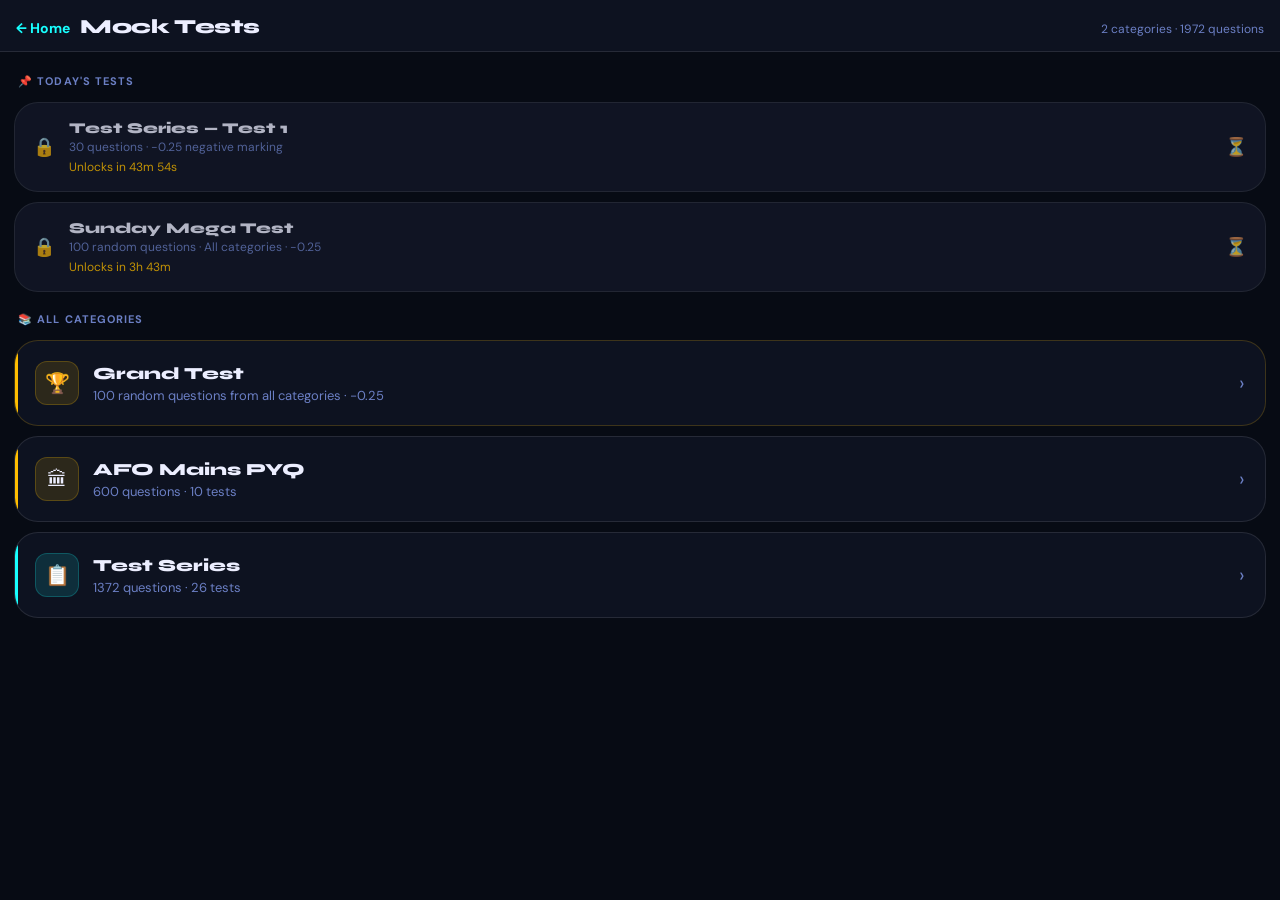
==== mock.html @ 65420293 "Initial commit — AGRIMETS mock test website" ====
<!DOCTYPE html>
<html lang="en">
<head>
  <meta charset="UTF-8" />
  <meta name="viewport" content="width=device-width, initial-scale=1.0, viewport-fit=cover" />
  <meta name="theme-color" content="#070b14" />
  <meta name="description" content="AGRIMETS Mock Tests — Full MCQ tests with timer, negative marking, and instant results." />
  <title>AGRIMETS — Mock Test Arena</title>

  <!-- Google AdSense — replace ca-pub-XXXXXXXXXXXXXXXX with your publisher ID -->
  <!-- <script async src="https://pagead2.googlesyndication.com/pagead/js/adsbygoogle.js?client=ca-pub-XXXXXXXXXXXXXXXX" crossorigin="anonymous"></script> -->

  <link rel="preconnect" href="https://fonts.googleapis.com" />
  <link rel="preconnect" href="https://fonts.gstatic.com" crossorigin />
  <link href="https://fonts.googleapis.com/css2?family=DM+Sans:opsz,wght@9..40,400;9..40,500;9..40,700;9..40,800&family=Syne:wght@700;800&family=Lora:ital,wght@0,400;0,500;1,400&display=swap" rel="stylesheet" />
  <link rel="stylesheet" href="mock-style.css" />
</head>
<body>

<!-- ══ TOAST ════════════════════════════════════════════════ -->
<div id="toast" class="toast hidden"></div>

<!-- ══ CONFIRM DIALOG ═══════════════════════════════════════ -->
<div id="confirm-overlay" class="confirm-overlay hidden">
  <div class="confirm-box">
    <p id="confirm-msg" class="confirm-msg"></p>
    <div class="confirm-btns">
      <button id="confirm-cancel" class="confirm-btn confirm-cancel">Cancel</button>
      <button id="confirm-ok"     class="confirm-btn confirm-ok">Confirm</button>
    </div>
  </div>
</div>

<!-- ══ APP SHELL ════════════════════════════════════════════ -->
<div id="app">

  <!-- ── CATEGORY VIEW ───────────────────────────────────── -->
  <div id="view-categories" class="view active">
    <div class="view-header">
      <a href="index.html" class="back-link">← Home</a>
      <h1 class="view-title">Mock Tests</h1>
      <span class="view-sub" id="cat-sub">Choose a category</span>
    </div>

    <!-- AdSense top banner (auto ad) -->
    <div class="ad-slot" id="ad-top">
      <!-- ins class="adsbygoogle" ... goes here after AdSense approval -->
    </div>

    <div id="category-list" class="card-list">
      <div class="loading-state">⏳ Loading questions…</div>
    </div>
  </div>

  <!-- ── TEST LIST VIEW ──────────────────────────────────── -->
  <div id="view-tests" class="view hidden">
    <div class="view-header">
      <button class="back-link" id="btn-tests-back">← Back</button>
      <h1 class="view-title" id="tests-title">Tests</h1>
      <span class="view-sub" id="tests-sub">Loading…</span>
    </div>
    <div id="test-list" class="card-list"></div>
  </div>

  <!-- ── MOCK ARENA ──────────────────────────────────────── -->
  <div id="mock-arena" class="hidden">
    <div class="mock-header">
      <button id="btn-mock-exit" class="mock-exit-btn">✕ Quit</button>
      <span id="mock-progress" class="mock-progress-label">Q 1 / 10</span>
      <span id="mock-arena-timer" class="mock-arena-timer">40:00</span>
      <span id="mock-test-label" class="mock-test-name-label">Test 1</span>
      <div class="font-size-btns">
        <button class="font-btn font-btn-down" aria-label="Decrease font">A−</button>
        <button class="font-btn font-btn-up"   aria-label="Increase font">A+</button>
      </div>
    </div>

    <div class="mock-bubble-wrap" id="mock-bubble-wrap">
      <div class="mock-bubble-row" id="mock-bubble-row"></div>
    </div>

    <div class="mock-question-scroll" id="mock-question-scroll">
      <div class="mock-question-box">
        <div id="mock-q-text">Loading question…</div>
      </div>
      <div class="mock-options" id="mock-options">
        <button class="mock-opt" data-opt="a" id="opt-a"></button>
        <button class="mock-opt" data-opt="b" id="opt-b"></button>
        <button class="mock-opt" data-opt="c" id="opt-c"></button>
        <button class="mock-opt" data-opt="d" id="opt-d"></button>
        <button class="mock-opt" data-opt="e" id="opt-e"></button>
      </div>
    </div>

    <div class="mock-bottom-bar">
      <div class="mock-nav-row">
        <button id="btn-mock-prev" class="mock-nav-btn" disabled>‹ Prev</button>
        <div class="mock-nav-center">
          <div class="mock-status-indicators">
            <div class="mock-status-dot dot-answered"    id="ind-answered"    title="Answered">0</div>
            <div class="mock-status-dot dot-review"      id="ind-review"      title="For review">0</div>
            <div class="mock-status-dot dot-skipped"     id="ind-skipped"     title="Skipped">0</div>
            <div class="mock-status-dot dot-unattempted" id="ind-unattempted" title="Not viewed">0</div>
          </div>
          <span class="mock-nav-hint" id="mock-nav-hint">Tap an option to answer</span>
        </div>
        <button id="btn-mock-next" class="mock-nav-btn">Next ›</button>
      </div>
      <div class="mock-action-row">
        <button id="btn-mock-skip"   class="mock-skip-btn">⏭ Skip</button>
        <button id="btn-mock-review" class="mock-review-btn">🟡 Review</button>
        <button id="btn-mock-submit" class="mock-submit-btn">Submit ✓</button>
      </div>
    </div>
  </div>

  <!-- ── MOCK RESULTS ────────────────────────────────────── -->
  <div id="mock-results" class="hidden">
    <div class="mock-results-inner">
      <div class="mock-result-hero">
        <div class="mock-result-icon">📊</div>
        <h2 class="mock-result-title">Test Complete!</h2>
        <p class="mock-result-testname" id="mock-result-testname"></p>
      </div>

      <div class="score-card">
        <div class="score-block">
          <span class="score-val" id="mock-final-score">0.00</span>
          <span class="score-label">Final Score</span>
        </div>
        <div class="score-breakdown">
          <div class="score-row">
            <span class="score-dot dot-green"></span>
            <span class="score-row-label">Correct</span>
            <span class="score-row-val green" id="count-correct">0</span>
            <span class="score-row-pts green">+<span id="pts-correct">0.00</span></span>
          </div>
          <div class="score-row">
            <span class="score-dot dot-red"></span>
            <span class="score-row-label">Wrong</span>
            <span class="score-row-val red" id="count-wrong">0</span>
            <span class="score-row-pts red">−<span id="pts-wrong">0.00</span></span>
          </div>
          <div class="score-row">
            <span class="score-dot dot-amber"></span>
            <span class="score-row-label">Skipped</span>
            <span class="score-row-val" id="count-skip">0</span>
            <span class="score-row-pts muted">±0</span>
          </div>
        </div>
      </div>

      <!-- AdSense mid-results slot -->
      <div class="ad-slot" id="ad-results">
        <!-- ins class="adsbygoogle" ... goes here after approval -->
      </div>

      <div class="review-filters">
        <button class="rev-btn active" data-filter="all">All</button>
        <button class="rev-btn" data-filter="correct">✓ Correct</button>
        <button class="rev-btn" data-filter="wrong">✕ Wrong</button>
        <button class="rev-btn" data-filter="skipped">⏭ Skipped</button>
      </div>

      <div id="mock-review-list" class="mock-review-list"></div>

      <div class="mock-result-actions">
        <button id="btn-mock-home" class="mock-home-btn">← Back to Tests</button>
        <a href="index.html" class="mock-home-btn" style="text-align:center;text-decoration:none;">🏠 Home</a>
      </div>
    </div>
  </div>

</div><!-- /#app -->

<script src="mock.js"></script>
</body>
</html>
---- mock-style.css ----
/* ═══════════════════════════════════════════════════════════════
   AGRIMETS MOCK TEST — STYLE.CSS
   Aesthetic: Dark deep-space, electric cyan accents, Syne/DM Sans
═══════════════════════════════════════════════════════════════ */

/* ── CSS VARIABLES ─────────────────────────────────────────── */
:root {
  --bg:           #070b14;
  --surface:      #0d1220;
  --surface-2:    #141928;
  --glass:        rgba(255,255,255,0.055);
  --glass-border: rgba(255,255,255,0.10);
  --cyan:         #18ffff;
  --cyan-dim:     rgba(24,255,255,0.12);
  --cyan-glow:    rgba(24,255,255,0.28);
  --green:        #00f080;
  --green-dim:    rgba(0,240,128,0.12);
  --red:          #ff5c5c;
  --red-dim:      rgba(255,92,92,0.13);
  --orange:       #ff7a1a;
  --amber:        #ffbe00;
  --amber-dim:    rgba(255,190,0,0.13);
  --blue:         #5c7cff;
  --blue-dim:     rgba(92,124,255,0.14);
  --purple:       #9b6dff;
  --text-primary:   #eceeff;
  --text-secondary: #b0bce8;
  --text-muted:     #6b7fc4;
  --on-dark:      #ffffff;
  --font-display: 'Syne', system-ui, sans-serif;
  --font-body:    'DM Sans', system-ui, sans-serif;
  --font-qa:      'Lora', 'Times New Roman', serif;
  --r-sm:  8px;
  --r-md:  16px;
  --r-lg:  24px;
  --card-font-scale: 1;
}

/* ── RESET ──────────────────────────────────────────────────── */
*, *::before, *::after {
  box-sizing: border-box; margin: 0; padding: 0;
  -webkit-tap-highlight-color: transparent;
}
html { font-size: 16px; -webkit-text-size-adjust: 100%; }

body {
  background: var(--bg);
  color: var(--text-primary);
  font-family: var(--font-body);
  min-height: 100dvh;
  overflow: hidden;
  position: fixed;
  width: 100%;
  background-image:
    radial-gradient(ellipse 80% 50% at 10% 0%,  rgba(24,255,255,0.055) 0%, transparent 60%),
    radial-gradient(ellipse 60% 40% at 90% 100%, rgba(92,124,255,0.08)  0%, transparent 60%),
    radial-gradient(ellipse 50% 50% at 50% 40%,  rgba(155,109,255,0.03) 0%, transparent 70%);
}

/* ── APP SHELL ──────────────────────────────────────────────── */
#app {
  display: flex;
  flex-direction: column;
  height: 100dvh;
  overflow: hidden;
  position: relative;
}

/* ── VIEWS ──────────────────────────────────────────────────── */
.view {
  display: flex;
  flex-direction: column;
  height: 100%;
  overflow: hidden;
}
.view.hidden, .hidden { display: none !important; }

/* ── VIEW HEADER ────────────────────────────────────────────── */
.view-header {
  flex-shrink: 0;
  padding: 14px 16px 12px;
  background: var(--surface);
  border-bottom: 1px solid var(--glass-border);
  display: flex;
  align-items: baseline;
  gap: 10px;
}
.back-link {
  font-size: 14px; font-weight: 700;
  color: var(--cyan); text-decoration: none;
  background: none; border: none; cursor: pointer;
  font-family: var(--font-body);
  flex-shrink: 0;
}
.back-link:active { opacity: 0.7; }
.view-title {
  font-family: var(--font-display);
  font-size: 20px; font-weight: 800;
  color: var(--text-primary);
  letter-spacing: -0.02em;
  flex: 1;
}
.view-sub {
  font-size: 12px; color: var(--text-muted);
  white-space: nowrap;
}

/* ── CARD LIST (scrollable) ─────────────────────────────────── */
.card-list {
  flex: 1;
  overflow-y: auto;
  -webkit-overflow-scrolling: touch;
  padding: 12px 14px 24px;
  display: flex;
  flex-direction: column;
  gap: 10px;
}
.card-list::-webkit-scrollbar { display: none; }

/* ── LOADING / EMPTY STATES ─────────────────────────────────── */
.loading-state {
  text-align: center;
  color: var(--text-muted);
  padding: 40px 20px;
  font-size: 15px;
}
.error-state {
  text-align: center;
  color: var(--red);
  padding: 40px 16px;
  font-size: 14px;
  line-height: 1.7;
}

/* ── SECTION LABEL ──────────────────────────────────────────── */
.mock-section-label {
  font-size: 11px; font-weight: 700;
  letter-spacing: 0.1em; text-transform: uppercase;
  color: var(--text-muted);
  padding: 10px 4px 4px;
}

/* ── CATEGORY CARDS ─────────────────────────────────────────── */
.mock-cat-card {
  position: relative; overflow: hidden;
  background: var(--surface);
  border: 1px solid var(--glass-border);
  border-radius: var(--r-lg);
  padding: 20px 20px;
  cursor: pointer;
  display: flex; align-items: center; gap: 14px;
  transition: transform 0.18s, box-shadow 0.18s, border-color 0.18s;
  animation: card-in 0.24s cubic-bezier(0.34,1.4,0.64,1) both;
  animation-delay: calc(var(--i,0) * 0.055s);
}
@keyframes card-in {
  from { opacity:0; transform: translateX(-20px) scale(0.97); }
  to   { opacity:1; transform: translateX(0) scale(1); }
}
.mock-cat-card:active { transform: scale(0.975); }

.mock-cat-card::before {
  content: '';
  position: absolute; left: 0; top: 0; bottom: 0;
  width: 3px; border-radius: 3px 0 0 3px;
  background: var(--cat-accent, var(--cyan));
}

.mock-cat-card.grand { --cat-accent: var(--amber); border-color: rgba(255,190,0,0.2); }
.mock-cat-card.cat-test-series { --cat-accent: var(--cyan); }
.mock-cat-card.cat-afo { --cat-accent: var(--amber); }

.mock-cat-icon {
  width: 44px; height: 44px; border-radius: 12px;
  background: var(--cyan-dim); border: 1px solid rgba(24,255,255,0.2);
  display: flex; align-items: center; justify-content: center;
  font-size: 20px; flex-shrink: 0;
}
.mock-cat-card.grand .mock-cat-icon,
.mock-cat-card.cat-afo .mock-cat-icon {
  background: var(--amber-dim); border-color: rgba(255,190,0,0.22);
}
.mock-cat-info { flex: 1; min-width: 0; }
.mock-cat-name {
  font-family: var(--font-display);
  font-size: 17px; font-weight: 800;
  color: var(--text-primary); margin-bottom: 3px;
}
.mock-cat-meta { font-size: 13px; color: var(--text-muted); }
.mock-cat-arrow {
  font-size: 20px; color: var(--text-muted); flex-shrink: 0;
}

/* ── SCHEDULED CARD (Today's Test) ─────────────────────────── */
.mock-sched-card {
  position: relative; overflow: hidden;
  background: var(--surface-2);
  border: 1.5px solid rgba(24,255,255,0.22);
  border-radius: var(--r-lg);
  padding: 16px 18px;
  cursor: pointer;
  display: flex; align-items: center; gap: 14px;
  transition: transform 0.15s;
}
.mock-sched-card.locked { border-color: var(--glass-border); cursor: default; opacity: 0.75; }
.mock-sched-card.unlocked:active { transform: scale(0.975); }

.sched-badge { font-size: 18px; flex-shrink: 0; }
.sched-info { flex: 1; min-width: 0; }
.sched-name {
  font-family: var(--font-display); font-size: 15px; font-weight: 800;
  color: var(--text-primary); margin-bottom: 2px;
  white-space: nowrap; overflow: hidden; text-overflow: ellipsis;
}
.sched-meta { font-size: 12px; color: var(--text-muted); margin-bottom: 4px; }
.sched-live-label { font-size: 12px; font-weight: 700; color: var(--green); }
.sched-countdown  { font-size: 12px; color: var(--amber); }
.sched-arrow { font-size: 18px; color: var(--text-muted); flex-shrink: 0; }
.badge-live { color: var(--green); }
.badge-lock { color: var(--text-muted); }

/* ── TEST LIST CARDS ────────────────────────────────────────── */
.mock-test-card {
  position: relative; overflow: hidden;
  background: var(--surface);
  border: 1px solid var(--glass-border);
  border-radius: var(--r-md);
  padding: 16px 18px;
  cursor: pointer;
  display: flex; align-items: center; gap: 14px;
  transition: transform 0.15s, border-color 0.15s;
  animation: test-card-in 0.22s cubic-bezier(0.34,1.4,0.64,1) both;
  animation-delay: calc(var(--i,0) * 0.04s);
}
@keyframes test-card-in {
  from { opacity:0; transform: translateY(12px) scale(0.97); }
  to   { opacity:1; transform: translateY(0) scale(1); }
}
.mock-test-card:active { transform: scale(0.975); }

/* Rainbow colors */
.mc-red    { border-left: 3px solid #ff5252; }
.mc-orange { border-left: 3px solid #ff7043; }
.mc-amber  { border-left: 3px solid #ffbe00; }
.mc-green  { border-left: 3px solid #00f080; }
.mc-cyan   { border-left: 3px solid #18ffff; }
.mc-blue   { border-left: 3px solid #5c7cff; }
.mc-purple { border-left: 3px solid #9b6dff; }

.mock-test-num {
  font-family: var(--font-display); font-size: 22px; font-weight: 800;
  color: var(--text-muted); min-width: 36px; flex-shrink: 0;
}
.mock-test-info { flex: 1; min-width: 0; }
.mock-test-name {
  font-family: var(--font-display); font-size: 15px; font-weight: 700;
  color: var(--text-primary); margin-bottom: 2px;
  white-space: nowrap; overflow: hidden; text-overflow: ellipsis;
}
.mock-test-meta { font-size: 12px; color: var(--text-muted); }
.mock-test-arrow { font-size: 18px; color: var(--text-muted); flex-shrink: 0; }

/* ── EMPTY STATE ────────────────────────────────────────────── */
.mock-empty-state {
  text-align: center; padding: 40px 20px;
  color: var(--text-muted);
}
.mock-empty-icon  { font-size: 40px; margin-bottom: 12px; }
.mock-empty-title { font-size: 15px; font-weight: 700; color: var(--text-secondary); margin-bottom: 8px; }
.mock-empty-sub   { font-size: 13px; line-height: 1.6; }

/* ── MOCK ARENA ─────────────────────────────────────────────── */
#mock-arena {
  display: flex; flex-direction: column;
  height: 100dvh; overflow: hidden;
  background: var(--bg);
  position: fixed; inset: 0; z-index: 100;
}
.mock-header {
  flex-shrink: 0;
  display: flex; align-items: center; justify-content: space-between;
  padding: 10px 16px 12px;
  background: var(--surface);
  border-bottom: 1px solid var(--glass-border);
  gap: 8px;
}
.mock-exit-btn {
  background: rgba(255,82,82,0.12);
  border: 1.5px solid rgba(255,82,82,0.30);
  color: var(--red); border-radius: var(--r-sm);
  padding: 8px 14px; font-size: 14px; font-weight: 700;
  font-family: var(--font-body); cursor: pointer;
}
.mock-exit-btn:active { opacity: 0.7; }
.mock-progress-label {
  font-family: var(--font-display); font-size: 15px; font-weight: 700;
  color: var(--text-secondary);
}
.mock-test-name-label {
  font-family: var(--font-display); font-size: 13px; font-weight: 700;
  color: var(--amber); max-width: 80px;
  white-space: nowrap; overflow: hidden; text-overflow: ellipsis;
}
.font-size-btns {
  display: flex; gap: 4px; flex-shrink: 0;
}
.font-btn {
  background: var(--glass); border: 1px solid var(--glass-border);
  color: var(--text-secondary); border-radius: 6px;
  padding: 5px 9px; font-size: 12px; font-weight: 700;
  font-family: var(--font-body); cursor: pointer;
}
.font-btn:active { background: var(--cyan-dim); border-color: var(--cyan); color: var(--cyan); }

/* ── BUBBLE NAVIGATOR ───────────────────────────────────────── */
.mock-bubble-wrap {
  flex-shrink: 0; width: 100%;
  overflow-x: auto; -webkit-overflow-scrolling: touch;
  scrollbar-width: none; padding: 8px 12px 7px;
  background: var(--surface);
  border-bottom: 1px solid var(--glass-border);
  min-height: 52px;
}
.mock-bubble-wrap::-webkit-scrollbar { display: none; }
.mock-bubble-row {
  display: flex; gap: 7px;
  width: max-content; padding: 2px 0;
}
.q-bubble {
  width: 34px; height: 34px; border-radius: 50%;
  font-size: 12px; font-weight: 700;
  font-family: var(--font-body);
  display: flex; align-items: center; justify-content: center;
  flex-shrink: 0; border: 2px solid transparent; cursor: pointer;
  transition: transform 0.15s, background 0.2s, border-color 0.2s;
}
.q-bubble:active { transform: scale(0.88); }
.q-bubble-unattempted { background: var(--surface-2); color: var(--text-muted); border-color: var(--glass-border); }
.q-bubble-answered    { background: rgba(0,180,80,0.85); color: #fff; border-color: var(--green); }
.q-bubble-skipped     { background: var(--red-dim); color: #fff; border-color: var(--red); }
.q-bubble-review      { background: var(--blue-dim); color: #fff; border-color: var(--blue); }
.q-bubble-current     {
  border-color: #fff !important;
  box-shadow: 0 0 0 3px rgba(255,255,255,0.28), 0 0 10px rgba(255,255,255,0.12);
  transform: scale(1.18); z-index: 1;
}

/* ── QUESTION SCROLL AREA ───────────────────────────────────── */
.mock-question-scroll {
  flex: 1; min-height: 0;
  overflow-y: auto; -webkit-overflow-scrolling: touch;
  overscroll-behavior: contain;
  padding: 0 0 16px;
  display: flex; flex-direction: column;
}
.mock-question-scroll::-webkit-scrollbar { display: none; }

.mock-question-box {
  flex-shrink: 0;
  margin: 14px 16px 10px;
  padding: 18px 16px;
  background: var(--surface);
  border-radius: var(--r-lg);
  border: 1px solid var(--glass-border);
}
#mock-q-text {
  font-family: var(--font-qa);
  font-size: calc(18px * var(--card-font-scale, 1));
  font-weight: 700; color: var(--text-primary);
  line-height: 1.6; overflow-wrap: break-word; white-space: normal;
}
.mock-bullet-line {
  display: flex; gap: 8px; align-items: flex-start; margin-bottom: 4px;
}
.mock-bullet-star { color: var(--amber); flex-shrink: 0; }
.mock-q-label { margin-bottom: 6px; font-weight: 700; }

.mock-options {
  flex-shrink: 0;
  display: flex; flex-direction: column;
  gap: 10px; padding: 0 16px 8px;
}
.mock-opt {
  background: var(--surface-2);
  border: 1.5px solid var(--glass-border);
  color: var(--text-primary);
  padding: 14px 16px; border-radius: var(--r-md);
  text-align: left;
  font-family: var(--font-qa);
  font-size: calc(16px * var(--card-font-scale, 1));
  font-weight: 500; cursor: pointer;
  transition: background 0.08s, border-color 0.08s, transform 0.08s;
  line-height: 1.5; overflow-wrap: break-word; width: 100%;
}
.mock-opt:empty { display: none; }
.mock-opt:active { background: var(--cyan-dim); border-color: var(--cyan); transform: scale(0.98); }
.mock-opt.mock-opt-selected { background: rgba(0,229,255,0.14) !important; border-color: #00e5ff !important; color: #00e5ff !important; font-weight: 700; }
.mock-opt.correct { background: rgba(0,230,118,0.15); border-color: var(--green); color: var(--green); }
.mock-opt.wrong   { background: rgba(255,82,82,0.15);  border-color: var(--red);   color: var(--red); }

.mock-opt-enter {
  animation: mock-opt-pop 0.22s cubic-bezier(0.34,1.4,0.64,1) both;
  animation-delay: calc(var(--oi,0) * 0.05s);
}
@keyframes mock-opt-pop {
  from { opacity:0; transform: translateY(10px) scale(0.95); }
  to   { opacity:1; transform: translateY(0) scale(1); }
}

/* ── BOTTOM BAR ─────────────────────────────────────────────── */
.mock-bottom-bar {
  flex-shrink: 0;
  background: var(--surface);
  border-top: 1px solid var(--glass-border);
  padding: 10px 12px 14px;
  display: flex; flex-direction: column;
  gap: 8px; z-index: 20;
}

/* ── TIMER ──────────────────────────────────────────────────── */
.mock-arena-timer {
  font-family: var(--font-body); font-size: 15px; font-weight: 800;
  letter-spacing: 0.5px; color: #00e5ff;
  background: rgba(0,229,255,0.10);
  border: 1px solid rgba(0,229,255,0.28);
  border-radius: 8px; padding: 3px 10px;
  min-width: 58px; text-align: center; flex-shrink: 0;
  transition: color 0.3s, background 0.3s, border-color 0.3s;
}
.mock-arena-timer.mock-timer-urgent {
  color: #ff5252; background: rgba(255,82,82,0.12);
  border-color: rgba(255,82,82,0.40);
  animation: timer-pulse 1s ease-in-out infinite;
}
@keyframes timer-pulse { 0%,100%{opacity:1} 50%{opacity:0.60} }

/* ── NAV ROW ────────────────────────────────────────────────── */
.mock-nav-row { display: flex; align-items: center; gap: 8px; }
.mock-nav-btn {
  padding: 11px 22px; border-radius: 12px;
  font-size: 15px; font-weight: 800;
  font-family: var(--font-body);
  background: rgba(255,255,255,0.09);
  color: #dde4f0;
  border: 1.5px solid rgba(255,255,255,0.16);
  cursor: pointer; white-space: nowrap;
  flex-shrink: 0; min-width: 88px; text-align: center;
  transition: background 0.15s, opacity 0.15s, transform 0.12s;
}
.mock-nav-btn:disabled { opacity: 0.30; cursor: not-allowed; }
.mock-nav-btn:active:not(:disabled) { background: rgba(255,255,255,0.16); transform: scale(0.96); }

.mock-nav-center {
  flex: 1; display: flex; flex-direction: column;
  align-items: center; gap: 4px; min-width: 0;
}
.mock-status-indicators { display: flex; gap: 6px; align-items: center; justify-content: center; }
.mock-status-dot {
  width: 28px; height: 28px; border-radius: 50%;
  font-size: 11px; font-weight: 800; font-family: var(--font-body);
  display: flex; align-items: center; justify-content: center;
  flex-shrink: 0; border: 2px solid transparent;
  transition: background 0.2s;
}
.dot-answered    { background: rgba(0,180,80,0.85); color:#fff; border-color: #00b450; }
.dot-review      { background: var(--blue-dim); color:#fff; border-color: var(--blue); }
.dot-skipped     { background: var(--red-dim); color:#fff; border-color: var(--red); }
.dot-unattempted { background: transparent; color: var(--text-muted); border-color: var(--glass-border); }
.mock-nav-hint {
  font-size: 10px; color: var(--text-muted);
  text-align: center; font-family: var(--font-body);
  white-space: nowrap; overflow: hidden; text-overflow: ellipsis;
  line-height: 1.3; width: 100%;
}

/* ── ACTION ROW ─────────────────────────────────────────────── */
.mock-action-row { display: flex; gap: 8px; align-items: stretch; }

.mock-skip-btn, .mock-review-btn, .mock-submit-btn {
  flex: 1 1 0; min-width: 0;
  padding: 13px 6px; border-radius: 13px;
  font-size: 13px; font-weight: 800;
  font-family: var(--font-body); cursor: pointer;
  text-align: center; white-space: nowrap;
  border: 1.5px solid transparent;
  transition: opacity 0.15s, transform 0.12s;
  line-height: 1.3; box-sizing: border-box;
}
.mock-skip-btn:active,
.mock-review-btn:active,
.mock-submit-btn:active { transform: scale(0.96); opacity: 0.88; }
.mock-skip-btn   { background: rgba(100,160,255,0.13); color: #82b4ff; border-color: rgba(100,160,255,0.35); }
.mock-review-btn { background: rgba(255,214,0,0.14);  color: #ffd600; border-color: rgba(255,214,0,0.45); }
.mock-submit-btn { background: rgba(0,230,118,0.16);  color: var(--green); border-color: rgba(0,230,118,0.50); }

/* ── MOCK RESULTS ───────────────────────────────────────────── */
#mock-results {
  display: flex; flex-direction: column;
  height: 100dvh; overflow-y: auto; -webkit-overflow-scrolling: touch;
  background: var(--bg);
  position: fixed; inset: 0; z-index: 100;
  animation: results-in 0.3s cubic-bezier(0.25,1,0.5,1) both;
}
@keyframes results-in {
  from { opacity:0; transform: translateY(16px) scale(0.98); }
  to   { opacity:1; transform: translateY(0) scale(1); }
}
.mock-results-inner {
  padding: 20px 16px 40px;
  display: flex; flex-direction: column; gap: 0;
  max-width: 640px; margin: 0 auto; width: 100%;
}
.mock-result-hero { text-align: center; margin-bottom: 18px; }
.mock-result-icon { font-size: 52px; line-height: 1; margin-bottom: 10px; }
.mock-result-title {
  font-family: var(--font-display); font-size: 24px; font-weight: 800;
  color: var(--text-primary); letter-spacing: -0.5px; margin-bottom: 6px;
}
.mock-result-testname { font-size: 13px; color: var(--amber); font-weight: 600; margin: 0; }

.score-card {
  background: var(--surface); border: 1px solid var(--glass-border);
  border-radius: var(--r-lg); padding: 20px 20px 16px; margin-bottom: 16px;
}
.score-block {
  text-align: center; margin-bottom: 18px; padding-bottom: 16px;
  border-bottom: 1px solid var(--glass-border);
}
.score-val {
  display: block; font-family: var(--font-display);
  font-size: 55px; font-weight: 800;
  background: linear-gradient(135deg, var(--cyan), #3d5afe);
  -webkit-background-clip: text; -webkit-text-fill-color: transparent;
  background-clip: text; line-height: 1.1;
}
.score-label {
  font-size: 12px; text-transform: uppercase; letter-spacing: 1.5px;
  color: var(--text-muted); font-weight: 600; margin-top: 4px; display: block;
}
.score-breakdown { display: flex; flex-direction: column; gap: 10px; }
.score-row { display: flex; align-items: center; gap: 10px; }
.score-dot { width: 8px; height: 8px; border-radius: 50%; flex-shrink: 0; }
.dot-green { background: var(--green); }
.dot-red   { background: var(--red); }
.dot-amber { background: var(--amber); }
.score-row-label { flex: 1; font-size: 13px; color: var(--text-secondary); }
.score-row-val   { font-family: var(--font-display); font-size: 18px; font-weight: 800; min-width: 30px; text-align: right; }
.score-row-val.green { color: var(--green); }
.score-row-val.red   { color: var(--red); }
.score-row-pts       { font-family: var(--font-display); font-size: 15px; font-weight: 700; min-width: 55px; text-align: right; }
.score-row-pts.green { color: var(--green); }
.score-row-pts.red   { color: var(--red); }
.score-row-pts.muted { color: var(--text-muted); }

/* ── REVIEW ─────────────────────────────────────────────────── */
.review-filters { display: flex; gap: 8px; margin-bottom: 14px; flex-wrap: wrap; }
.rev-btn {
  flex: 1; min-width: 63px; padding: 11px 10px;
  border: 1.7px solid var(--glass-border); border-radius: var(--r-md);
  background: var(--surface-2); color: var(--text-muted);
  font-family: var(--font-display); font-size: 14px; font-weight: 700;
  cursor: pointer; transition: all 0.08s; white-space: nowrap;
}
.rev-btn.active                          { background: var(--cyan-dim); border-color: var(--cyan); color: var(--cyan); }
.rev-btn[data-filter="correct"].active   { background: rgba(0,230,118,0.15); border-color: var(--green); color: var(--green); }
.rev-btn[data-filter="wrong"].active     { background: rgba(255,82,82,0.15); border-color: var(--red); color: var(--red); }
.rev-btn[data-filter="skipped"].active   { background: rgba(255,171,0,0.14); border-color: var(--amber); color: var(--amber); }

.mock-review-list { display: flex; flex-direction: column; gap: 10px; margin-bottom: 16px; }
.review-item {
  background: var(--surface); border: 1px solid var(--glass-border);
  border-radius: var(--r-md); padding: 14px 16px;
  border-left: 4px solid var(--glass-border);
  animation: review-in 0.22s ease both;
  animation-delay: calc(var(--ri,0) * 0.03s);
}
@keyframes review-in { from{opacity:0;transform:translateY(8px)} to{opacity:1;transform:translateY(0)} }
.review-item.correct { border-left-color: var(--green); }
.review-item.wrong   { border-left-color: var(--red); }
.review-item.skipped { border-left-color: var(--amber); }
.rev-q {
  font-family: var(--font-qa);
  font-size: calc(15px * var(--card-font-scale,1));
  font-weight: 700; color: var(--text-primary);
  line-height: 1.45; margin-bottom: 8px;
}
.rev-ans-clean { display: flex; flex-direction: column; gap: 5px; margin-top: 8px; }
.rev-ans-tag {
  font-size: 13px; font-family: var(--font-body); font-weight: 600;
  padding: 6px 12px; border-radius: 8px; line-height: 1.45;
  border-left: 3px solid transparent;
}
.rev-correct-tag { background: rgba(0,230,118,0.09); border-left-color: var(--green); color: var(--green); }
.rev-wrong-tag   { background: rgba(255,82,82,0.09);  border-left-color: var(--red); color: var(--red); }

.mock-result-actions {
  display: flex; gap: 10px; flex-direction: column; margin-top: 10px;
}
.mock-home-btn {
  width: 100%; padding: 17px 22px;
  background: var(--surface-2); border: 1.7px solid var(--glass-border);
  border-radius: var(--r-lg); color: var(--text-secondary);
  font-family: var(--font-display); font-size: 16px; font-weight: 700;
  cursor: pointer; transition: all 0.08s; display: block;
}
.mock-home-btn:active { background: var(--cyan-dim); border-color: var(--cyan); color: var(--cyan); }

/* ── TOAST ──────────────────────────────────────────────────── */
.toast {
  position: fixed; bottom: 90px; left: 50%; transform: translateX(-50%);
  background: rgba(20,25,40,0.95);
  color: var(--text-primary);
  padding: 12px 22px; border-radius: var(--r-md);
  border: 1px solid var(--glass-border);
  font-size: 14px; font-weight: 600;
  font-family: var(--font-body);
  backdrop-filter: blur(10px);
  z-index: 9999; max-width: 90%; text-align: center;
  pointer-events: none;
  transition: opacity 0.3s;
}
.toast.hidden { display: none; }

/* ── CONFIRM DIALOG ─────────────────────────────────────────── */
.confirm-overlay {
  position: fixed; inset: 0;
  background: rgba(0,0,0,0.7); backdrop-filter: blur(4px);
  display: flex; align-items: center; justify-content: center;
  z-index: 9998; padding: 20px;
}
.confirm-box {
  background: var(--surface);
  border: 1px solid var(--glass-border);
  border-radius: var(--r-lg); padding: 24px 20px;
  max-width: 340px; width: 100%;
}
.confirm-msg { font-size: 16px; font-weight: 600; color: var(--text-primary); margin-bottom: 20px; line-height: 1.5; text-align: center; }
.confirm-btns { display: flex; gap: 10px; }
.confirm-btn {
  flex: 1; padding: 14px; border-radius: var(--r-md);
  font-size: 15px; font-weight: 700; font-family: var(--font-body); cursor: pointer;
  border: 1.5px solid var(--glass-border);
}
.confirm-cancel { background: var(--surface-2); color: var(--text-secondary); }
.confirm-ok     { background: rgba(24,255,255,0.15); border-color: var(--cyan); color: var(--cyan); }
.confirm-cancel:active { opacity: 0.7; }
.confirm-ok:active     { opacity: 0.7; }

/* ── AD SLOT ────────────────────────────────────────────────── */
.ad-slot {
  background: var(--glass);
  border: 1px dashed rgba(255,255,255,0.08);
  border-radius: var(--r-sm);
  min-height: 50px; margin: 4px 14px;
  display: flex; align-items: center; justify-content: center;
  font-size: 11px; color: rgba(255,255,255,0.15);
}
.ad-slot:empty::after { content: 'Ad'; }

/* Hide empty ad slot */
.ad-slot:not(:has(ins)) { display: none; }

/* ── SCROLLBAR ──────────────────────────────────────────────── */
::-webkit-scrollbar { width: 4px; }
::-webkit-scrollbar-track { background: transparent; }
::-webkit-scrollbar-thumb { background: var(--glass-border); border-radius: 10px; }
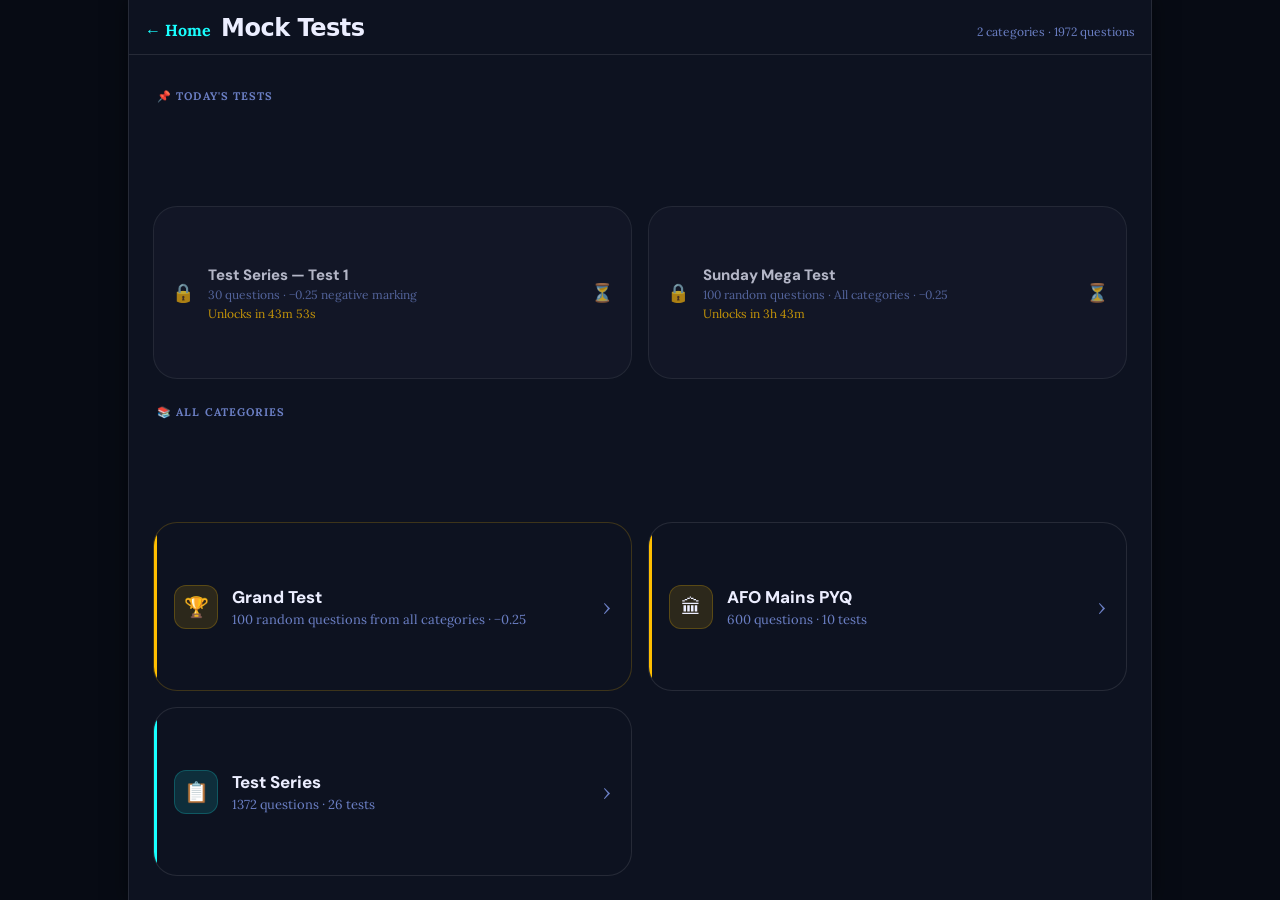
==== commit e2f008eb: "fix: resolve navigation glitch, link sheet1, and clean UI for ads" ====
--- a/mock.html
+++ b/mock.html
@@ -55,7 +55,7 @@
   <!-- ── TEST LIST VIEW ──────────────────────────────────── -->
   <div id="view-tests" class="view hidden">
     <div class="view-header">
-      <button class="back-link" id="btn-tests-back">← Back</button>
+      <button class="back-link" id="btn-tests-back">← Categories</button>
       <h1 class="view-title" id="tests-title">Tests</h1>
       <span class="view-sub" id="tests-sub">Loading…</span>
     </div>
--- a/mock-style.css
+++ b/mock-style.css
@@ -27,9 +27,10 @@
   --text-secondary: #b0bce8;
   --text-muted:     #6b7fc4;
   --on-dark:      #ffffff;
-  --font-display: 'Syne', system-ui, sans-serif;
-  --font-body:    'DM Sans', system-ui, sans-serif;
-  --font-qa:      'Lora', 'Times New Roman', serif;
+  --font-display: 'DM Sans', system-ui, sans-serif;
+  --font-body:    'Lora', serif;
+  --font-title:   'Inter', system-ui, sans-serif;
+  --font-qa:      'Times New Roman', Times, serif;
   --r-sm:  8px;
   --r-md:  16px;
   --r-lg:  24px;
@@ -94,7 +95,7 @@
 }
 .back-link:active { opacity: 0.7; }
 .view-title {
-  font-family: var(--font-display);
+  font-family: var(--font-title);
   font-size: 20px; font-weight: 800;
   color: var(--text-primary);
   letter-spacing: -0.02em;
@@ -664,3 +665,46 @@
 ::-webkit-scrollbar { width: 4px; }
 ::-webkit-scrollbar-track { background: transparent; }
 ::-webkit-scrollbar-thumb { background: var(--glass-border); border-radius: 10px; }
+
+/* ── DESKTOP RESPONSIVENESS ─────────────────────────────────── */
+@media (min-width: 768px) {
+  #app {
+    max-width: 1024px;
+    margin: 0 auto;
+    border-left: 1px solid var(--glass-border);
+    border-right: 1px solid var(--glass-border);
+    background-color: var(--surface);
+    box-shadow: 0 0 20px rgba(0,0,0,0.5);
+  }
+  
+  .card-list {
+    display: grid;
+    grid-template-columns: repeat(auto-fill, minmax(320px, 1fr));
+    gap: 16px;
+    padding: 24px;
+  }
+  
+  .mock-section-label {
+    grid-column: 1 / -1;
+  }
+  
+  .back-link {
+    font-size: 16px;
+  }
+  
+  .view-title {
+    font-size: 24px;
+  }
+
+  .mock-arena-content {
+    max-width: 800px;
+    margin: 0 auto;
+    width: 100%;
+  }
+
+  .mock-bottom-bar, .mock-bottom-controls {
+    max-width: 1024px;
+    margin: 0 auto;
+  }
+}
+
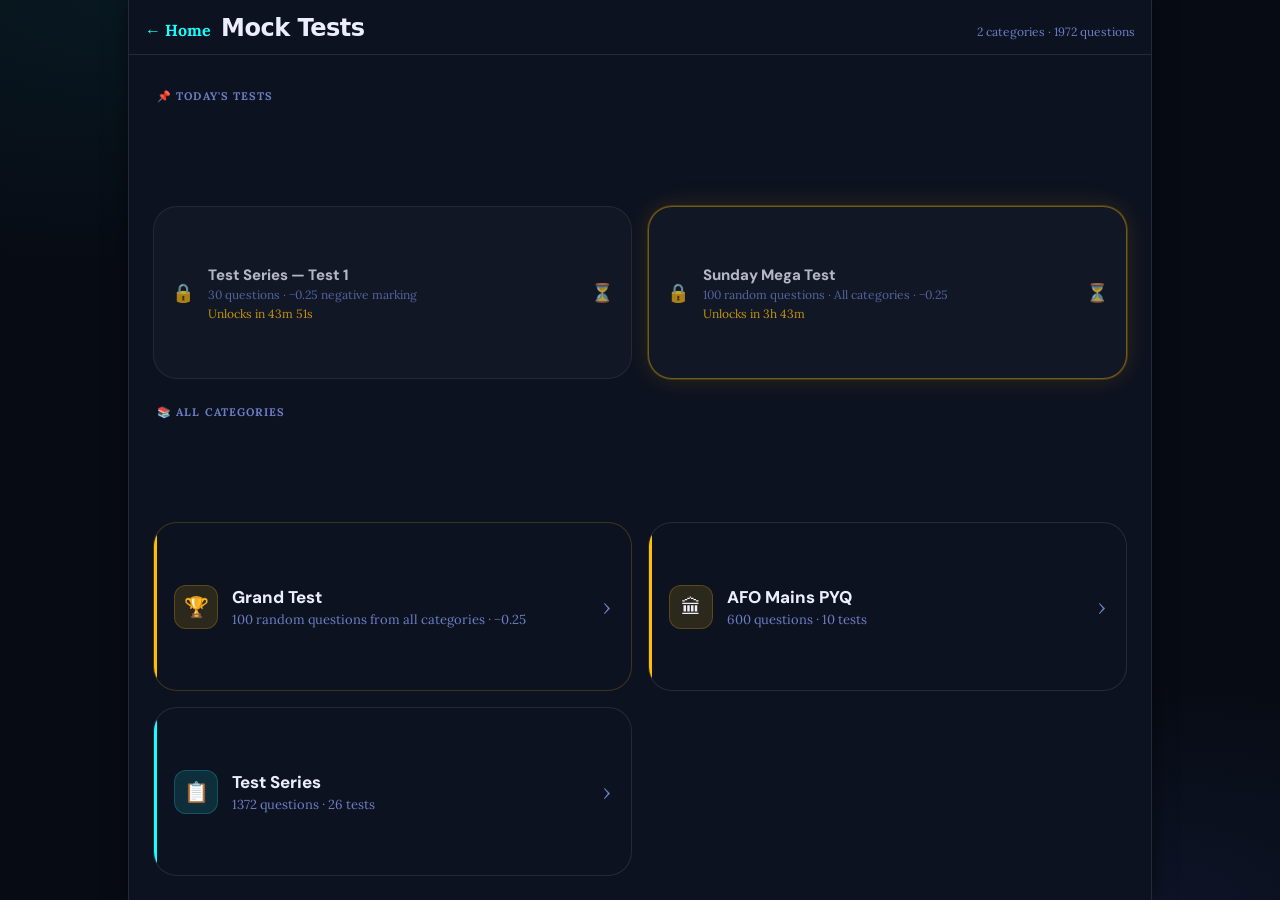
==== commit e4fb7eef: "Add responsive UI polish, Sunday highlight, pause flow, and result analysis Agent-Logs-Url: https://" ====
--- a/mock.html
+++ b/mock.html
@@ -66,6 +66,7 @@
   <div id="mock-arena" class="hidden">
     <div class="mock-header">
       <button id="btn-mock-exit" class="mock-exit-btn">✕ Quit</button>
+      <button id="btn-mock-pause" class="mock-pause-btn">⏸ Pause</button>
       <span id="mock-progress" class="mock-progress-label">Q 1 / 10</span>
       <span id="mock-arena-timer" class="mock-arena-timer">40:00</span>
       <span id="mock-test-label" class="mock-test-name-label">Test 1</span>
@@ -112,6 +113,17 @@
         <button id="btn-mock-submit" class="mock-submit-btn">Submit ✓</button>
       </div>
     </div>
+
+    <div id="mock-pause-overlay" class="mock-pause-overlay hidden">
+      <div class="mock-pause-box">
+        <div class="mock-pause-title">Test Paused</div>
+        <div class="mock-pause-sub">Timer is paused. Resume when you are ready.</div>
+        <div class="mock-pause-actions">
+          <button id="btn-mock-resume" class="mock-pause-resume">▶ Resume</button>
+          <button id="btn-mock-exit-from-pause" class="mock-pause-exit">Exit test</button>
+        </div>
+      </div>
+    </div>
   </div>
 
   <!-- ── MOCK RESULTS ────────────────────────────────────── -->
@@ -150,6 +162,36 @@
         </div>
       </div>
 
+      <div class="analysis-card">
+        <div class="analysis-title">Profile Analysis</div>
+        <div class="analysis-grid">
+          <div class="analysis-item">
+            <div class="analysis-label">Attempted</div>
+            <div class="analysis-value" id="analysis-attempted">0 / 0</div>
+          </div>
+          <div class="analysis-item">
+            <div class="analysis-label">Accuracy</div>
+            <div class="analysis-value" id="analysis-accuracy">0%</div>
+          </div>
+          <div class="analysis-item">
+            <div class="analysis-label">Net Score %</div>
+            <div class="analysis-value" id="analysis-score-pct">0%</div>
+          </div>
+          <div class="analysis-item">
+            <div class="analysis-label">Time Taken</div>
+            <div class="analysis-value" id="analysis-time-taken">00:00</div>
+          </div>
+          <div class="analysis-item">
+            <div class="analysis-label">Avg Time / Q</div>
+            <div class="analysis-value" id="analysis-avg-time">0s</div>
+          </div>
+          <div class="analysis-item">
+            <div class="analysis-label">Performance</div>
+            <div class="analysis-value" id="analysis-band">Needs improvement</div>
+          </div>
+        </div>
+      </div>
+
       <!-- AdSense mid-results slot -->
       <div class="ad-slot" id="ad-results">
         <!-- ins class="adsbygoogle" ... goes here after approval -->
--- a/mock-style.css
+++ b/mock-style.css
@@ -205,6 +205,10 @@
 }
 .mock-sched-card.locked { border-color: var(--glass-border); cursor: default; opacity: 0.75; }
 .mock-sched-card.unlocked:active { transform: scale(0.975); }
+.mock-sched-card.sunday-highlight {
+  border-color: rgba(255,190,0,0.55);
+  box-shadow: 0 0 0 1px rgba(255,190,0,0.24), 0 0 24px rgba(255,190,0,0.18);
+}
 
 .sched-badge { font-size: 18px; flex-shrink: 0; }
 .sched-info { flex: 1; min-width: 0; }
@@ -293,6 +297,18 @@
   font-family: var(--font-body); cursor: pointer;
 }
 .mock-exit-btn:active { opacity: 0.7; }
+.mock-pause-btn {
+  background: rgba(255,190,0,0.14);
+  border: 1.5px solid rgba(255,190,0,0.35);
+  color: var(--amber);
+  border-radius: var(--r-sm);
+  padding: 8px 12px;
+  font-size: 14px;
+  font-weight: 700;
+  font-family: var(--font-body);
+  cursor: pointer;
+}
+.mock-pause-btn:active { opacity: 0.7; }
 .mock-progress-label {
   font-family: var(--font-display); font-size: 15px; font-weight: 700;
   color: var(--text-secondary);
@@ -522,6 +538,44 @@
 .score-card {
   background: var(--surface); border: 1px solid var(--glass-border);
   border-radius: var(--r-lg); padding: 20px 20px 16px; margin-bottom: 16px;
+}
+.analysis-card {
+  background: var(--surface);
+  border: 1px solid var(--glass-border);
+  border-radius: var(--r-lg);
+  padding: 16px;
+  margin-bottom: 16px;
+}
+.analysis-title {
+  font-family: var(--font-display);
+  font-size: 14px;
+  font-weight: 800;
+  color: var(--text-secondary);
+  margin-bottom: 10px;
+  letter-spacing: 0.03em;
+  text-transform: uppercase;
+}
+.analysis-grid {
+  display: grid;
+  grid-template-columns: repeat(2, minmax(0, 1fr));
+  gap: 8px;
+}
+.analysis-item {
+  border: 1px solid var(--glass-border);
+  background: var(--surface-2);
+  border-radius: 12px;
+  padding: 10px 11px;
+}
+.analysis-label {
+  font-size: 11px;
+  color: var(--text-muted);
+  margin-bottom: 4px;
+}
+.analysis-value {
+  font-family: var(--font-display);
+  font-size: 14px;
+  color: var(--text-primary);
+  font-weight: 700;
 }
 .score-block {
   text-align: center; margin-bottom: 18px; padding-bottom: 16px;
@@ -647,6 +701,65 @@
 .confirm-cancel:active { opacity: 0.7; }
 .confirm-ok:active     { opacity: 0.7; }
 
+.mock-pause-overlay {
+  position: fixed;
+  inset: 0;
+  background: rgba(0,0,0,0.76);
+  backdrop-filter: blur(4px);
+  z-index: 1000;
+  display: flex;
+  align-items: center;
+  justify-content: center;
+  padding: 16px;
+}
+.mock-pause-box {
+  width: 100%;
+  max-width: 360px;
+  border-radius: var(--r-lg);
+  border: 1px solid var(--glass-border);
+  background: var(--surface);
+  padding: 22px 16px;
+  text-align: center;
+}
+.mock-pause-title {
+  font-family: var(--font-display);
+  font-size: 20px;
+  font-weight: 800;
+  color: var(--amber);
+  margin-bottom: 8px;
+}
+.mock-pause-sub {
+  font-size: 13px;
+  line-height: 1.5;
+  color: var(--text-secondary);
+  margin-bottom: 14px;
+}
+.mock-pause-actions {
+  display: flex;
+  flex-direction: column;
+  gap: 8px;
+}
+.mock-pause-resume,
+.mock-pause-exit {
+  border-radius: 12px;
+  border: 1.4px solid var(--glass-border);
+  padding: 12px 14px;
+  font-family: var(--font-display);
+  font-size: 14px;
+  font-weight: 700;
+  cursor: pointer;
+}
+.mock-pause-resume {
+  background: rgba(0,230,118,0.14);
+  border-color: rgba(0,230,118,0.40);
+  color: var(--green);
+}
+.mock-pause-exit {
+  background: rgba(255,82,82,0.12);
+  border-color: rgba(255,82,82,0.35);
+  color: var(--red);
+}
+
 /* ── AD SLOT ────────────────────────────────────────────────── */
 .ad-slot {
   background: var(--glass);
@@ -668,6 +781,10 @@
 
 /* ── DESKTOP RESPONSIVENESS ─────────────────────────────────── */
 @media (min-width: 768px) {
+  body {
+    position: static;
+    overflow: hidden;
+  }
   #app {
     max-width: 1024px;
     margin: 0 auto;
@@ -696,15 +813,43 @@
     font-size: 24px;
   }
 
-  .mock-arena-content {
-    max-width: 800px;
-    margin: 0 auto;
+  .mock-header,
+  .mock-bubble-wrap,
+  .mock-question-scroll,
+  .mock-bottom-bar {
+    max-width: 900px;
     width: 100%;
-  }
-
-  .mock-bottom-bar, .mock-bottom-controls {
-    max-width: 1024px;
-    margin: 0 auto;
-  }
-}
-
+    margin-left: auto;
+    margin-right: auto;
+  }
+
+  .analysis-grid {
+    grid-template-columns: repeat(3, minmax(0, 1fr));
+  }
+
+  .mock-pause-actions {
+    flex-direction: row;
+  }
+}
+
+@media (max-width: 520px) {
+  .mock-header {
+    flex-wrap: wrap;
+    gap: 6px;
+    justify-content: flex-start;
+  }
+  .mock-progress-label {
+    order: 3;
+  }
+  .mock-test-name-label {
+    max-width: 100%;
+    order: 4;
+    width: 100%;
+  }
+  .font-size-btns {
+    margin-left: auto;
+  }
+  .analysis-grid {
+    grid-template-columns: 1fr;
+  }
+}
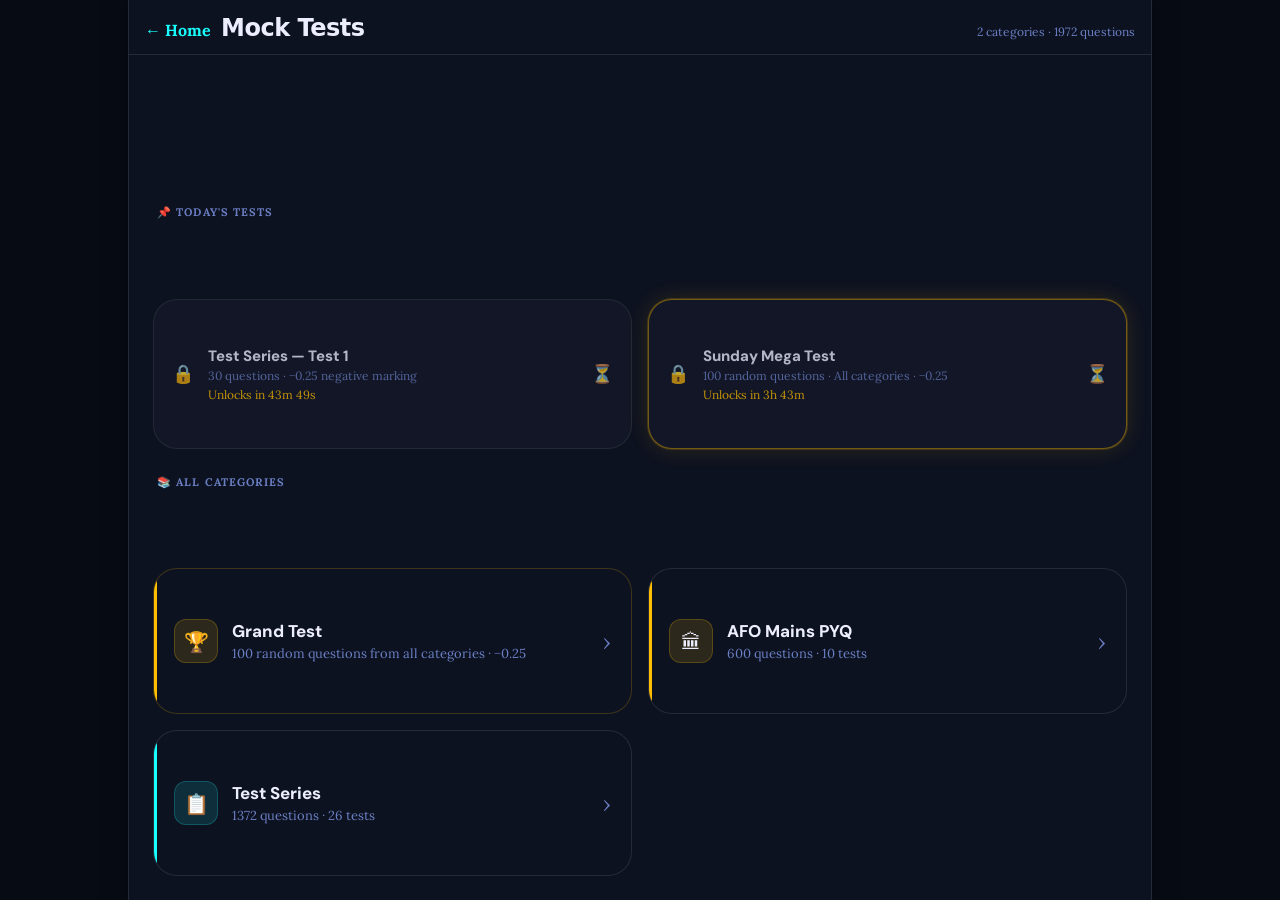
==== commit 0ef4c038: "fix: test list view, remove sunday banner, add ad slots, add telegram FAB Agent-Logs-Url: https://gi" ====
--- a/mock.html
+++ b/mock.html
@@ -58,6 +58,10 @@
       <button class="back-link" id="btn-tests-back">← Categories</button>
       <h1 class="view-title" id="tests-title">Tests</h1>
       <span class="view-sub" id="tests-sub">Loading…</span>
+    </div>
+    <!-- Banner ad above the test list -->
+    <div class="ad-slot" id="ad-test-list-top">
+      <!-- ins class="adsbygoogle" data-ad-slot="XXXXXXXXXX" data-ad-format="banner" -->
     </div>
     <div id="test-list" class="card-list"></div>
   </div>
--- a/mock-style.css
+++ b/mock-style.css
@@ -100,6 +100,7 @@
   color: var(--text-primary);
   letter-spacing: -0.02em;
   flex: 1;
+  white-space: nowrap; overflow: hidden; text-overflow: ellipsis;
 }
 .view-sub {
   font-size: 12px; color: var(--text-muted);
@@ -229,11 +230,11 @@
   position: relative; overflow: hidden;
   background: var(--surface);
   border: 1px solid var(--glass-border);
-  border-radius: var(--r-md);
-  padding: 16px 18px;
+  border-radius: var(--r-lg);
+  padding: 20px 18px;
   cursor: pointer;
-  display: flex; align-items: center; gap: 14px;
-  transition: transform 0.15s, border-color 0.15s;
+  display: flex; align-items: center; gap: 16px;
+  transition: transform 0.15s, border-color 0.18s, box-shadow 0.18s;
   animation: test-card-in 0.22s cubic-bezier(0.34,1.4,0.64,1) both;
   animation-delay: calc(var(--i,0) * 0.04s);
 }
@@ -241,29 +242,64 @@
   from { opacity:0; transform: translateY(12px) scale(0.97); }
   to   { opacity:1; transform: translateY(0) scale(1); }
 }
+.mock-test-card:hover {
+  border-color: rgba(255,255,255,0.22);
+  box-shadow: 0 6px 24px rgba(0,0,0,0.36);
+  transform: translateY(-2px);
+}
 .mock-test-card:active { transform: scale(0.975); }
 
-/* Rainbow colors */
-.mc-red    { border-left: 3px solid #ff5252; }
-.mc-orange { border-left: 3px solid #ff7043; }
-.mc-amber  { border-left: 3px solid #ffbe00; }
-.mc-green  { border-left: 3px solid #00f080; }
-.mc-cyan   { border-left: 3px solid #18ffff; }
-.mc-blue   { border-left: 3px solid #5c7cff; }
-.mc-purple { border-left: 3px solid #9b6dff; }
+/* Rainbow accent — left stripe */
+.mc-red    { border-left: 4px solid #ff5252; }
+.mc-orange { border-left: 4px solid #ff7043; }
+.mc-amber  { border-left: 4px solid #ffbe00; }
+.mc-green  { border-left: 4px solid #00f080; }
+.mc-cyan   { border-left: 4px solid #18ffff; }
+.mc-blue   { border-left: 4px solid #5c7cff; }
+.mc-purple { border-left: 4px solid #9b6dff; }
 
 .mock-test-num {
-  font-family: var(--font-display); font-size: 22px; font-weight: 800;
-  color: var(--text-muted); min-width: 36px; flex-shrink: 0;
+  font-family: var(--font-display); font-size: 15px; font-weight: 800;
+  color: var(--text-primary);
+  min-width: 50px; max-width: 64px;
+  flex-shrink: 0;
+  background: var(--glass);
+  border: 1px solid var(--glass-border);
+  border-radius: 10px;
+  padding: 10px 8px;
+  text-align: center;
+  line-height: 1.25;
+  word-break: break-word;
 }
 .mock-test-info { flex: 1; min-width: 0; }
 .mock-test-name {
-  font-family: var(--font-display); font-size: 15px; font-weight: 700;
-  color: var(--text-primary); margin-bottom: 2px;
+  font-family: var(--font-display); font-size: 18px; font-weight: 700;
+  color: var(--text-primary); margin-bottom: 6px;
   white-space: nowrap; overflow: hidden; text-overflow: ellipsis;
 }
-.mock-test-meta { font-size: 12px; color: var(--text-muted); }
-.mock-test-arrow { font-size: 18px; color: var(--text-muted); flex-shrink: 0; }
+.mock-test-meta {
+  font-size: 13px; color: var(--text-muted);
+  line-height: 1.4;
+  display: flex; flex-wrap: wrap; gap: 6px; align-items: center;
+}
+.mock-test-meta-badge {
+  display: inline-flex; align-items: center; gap: 4px;
+  background: var(--glass);
+  border: 1px solid var(--glass-border);
+  border-radius: 20px;
+  padding: 2px 9px;
+  font-size: 11px; font-weight: 600;
+  color: var(--text-muted);
+  white-space: nowrap;
+}
+.mock-test-arrow {
+  font-size: 24px; color: var(--text-muted); flex-shrink: 0;
+  transition: transform 0.15s, color 0.15s;
+}
+.mock-test-card:hover .mock-test-arrow {
+  transform: translateX(4px);
+  color: var(--text-secondary);
+}
 
 /* ── EMPTY STATE ────────────────────────────────────────────── */
 .mock-empty-state {
@@ -761,18 +797,46 @@
 }
 
 /* ── AD SLOT ────────────────────────────────────────────────── */
+/* Mobile banner (320×50) by default; leaderboard (728×90) on desktop */
 .ad-slot {
+  display: block;
+  width: 100%;
+  min-height: 60px;
+  margin: 8px 0;
+  padding: 0 14px;
+  box-sizing: border-box;
+  overflow: hidden;
+}
+
+/* Rectangle / medium-rectangle slot (300×250) */
+.ad-slot-rect {
+  min-height: 260px;
+  margin: 12px 0;
+}
+
+/* Leaderboard slot (728×90) on wider screens */
+@media (min-width: 728px) {
+  .ad-slot { min-height: 100px; }
+}
+
+/* Show placeholder outline only while slot is empty (dev helper) */
+.ad-slot:not(:has(ins)):empty {
   background: var(--glass);
   border: 1px dashed rgba(255,255,255,0.08);
   border-radius: var(--r-sm);
-  min-height: 50px; margin: 4px 14px;
   display: flex; align-items: center; justify-content: center;
-  font-size: 11px; color: rgba(255,255,255,0.15);
-}
-.ad-slot:empty::after { content: 'Ad'; }
-
-/* Hide empty ad slot */
-.ad-slot:not(:has(ins)) { display: none; }
+  font-size: 11px; color: rgba(255,255,255,0.18);
+  letter-spacing: 0.08em;
+  text-transform: uppercase;
+}
+.ad-slot:not(:has(ins)):empty::after { content: 'Ad space'; }
+
+/* Once an <ins> (AdSense) tag is present, drop the placeholder chrome */
+.ad-slot:has(ins) {
+  background: none;
+  border: none;
+  padding: 0;
+}
 
 /* ── SCROLLBAR ──────────────────────────────────────────────── */
 ::-webkit-scrollbar { width: 4px; }
@@ -781,10 +845,6 @@
 
 /* ── DESKTOP RESPONSIVENESS ─────────────────────────────────── */
 @media (min-width: 768px) {
-  body {
-    position: static;
-    overflow: hidden;
-  }
   #app {
     max-width: 1024px;
     margin: 0 auto;
